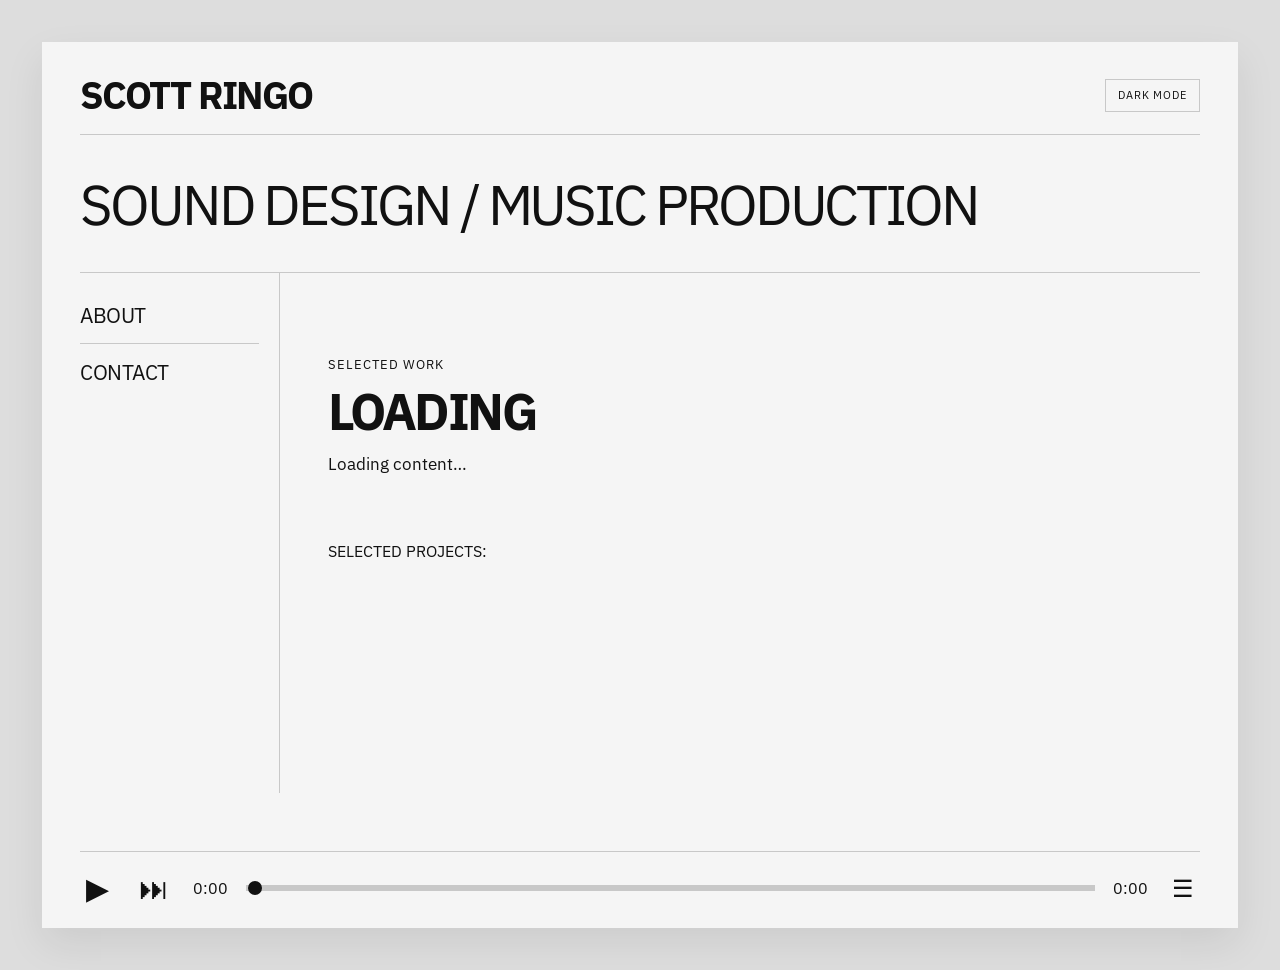
==== index.html @ 70c4c11d "Update index.html Adding CMS" ====
<!doctype html>
<html lang="en">
<head>
  <meta charset="UTF-8">
  <meta name="viewport" content="width=device-width, initial-scale=1.0">
  <title>Scott Ringo — Sound Design / Music Production</title>
  <meta name="description" content="Sound portfolio for Scott Ringo">
  <link rel="preconnect" href="https://fonts.googleapis.com">
  <link rel="preconnect" href="https://fonts.gstatic.com" crossorigin>
  <link href="https://fonts.googleapis.com/css2?family=IBM+Plex+Sans:wght@400;500;600;700&display=swap" rel="stylesheet">
  <link rel="stylesheet" href="styles.css">
</head>
<body data-theme="light">
  <div class="app-shell">
    <header class="site-header">
      <div class="top-row">
        <div class="site-name">SCOTT RINGO</div>
        <button id="themeToggle" class="theme-toggle" aria-label="Toggle theme">
          <span class="theme-toggle__label">DARK MODE</span>
        </button>
      </div>
      <div class="rule"></div>
      <h1 class="hero">SOUND DESIGN / MUSIC PRODUCTION</h1>
      <div class="rule"></div>
    </header>

    <main class="main-grid">
      <aside class="sidebar">
        <nav class="nav">
          <button class="nav-link" data-view="about">ABOUT</button>
          <button class="nav-link" data-view="contact">CONTACT</button>
        </nav>
      </aside>

      <section class="content-column">
        <div class="content-stage">
          <div class="content-stage__inner is-visible" id="contentStage">
            <div class="stage-kicker" id="stageKicker">SELECTED WORK</div>
            <h2 class="stage-title" id="stageTitle">LOADING</h2>
            <div class="stage-meta" id="stageMeta" style="display:none;">
              <span id="stageRole"></span>
              <span id="stageMetaSep">•</span>
              <span id="stageYear"></span>
            </div>
            <p class="stage-copy" id="stageCopy">Loading content…</p>
            <button class="load-button" id="loadTrackBtn" style="display:none;">LOAD IN PLAYER</button>
          </div>
        </div>

        <div class="project-list" id="workView">
          <div class="section-label">SELECTED PROJECTS:</div>
          <div id="projectRows"></div>
        </div>
      </section>
    </main>

    <footer class="player-bar">
      <button id="playBtn" class="player-icon" aria-label="Play">▶</button>
      <button class="player-icon" aria-label="Next">⏭</button>
      <div class="time" id="currentTime">0:00</div>
      <div class="scrub-wrap">
        <div class="scrub-rail"></div>
        <input id="progress" type="range" min="0" max="100" step="0.1" value="0">
      </div>
      <div class="time" id="duration">0:00</div>
      <button class="player-icon menu-icon" id="infoBtn" aria-label="Current selection">☰</button>
      <audio id="audio"></audio>
    </footer>
  </div>

  <script src="app.js"></script>
</body>
</html>
---- styles.css ----
* { box-sizing: border-box; }

:root {
  --bg: #dddddd;
  --surface: #f5f5f5;
  --text: #111111;
  --muted: #7a7a7a;
  --line: #c8c8c8;
  --shadow: 0 16px 38px rgba(0, 0, 0, 0.08);
}

body[data-theme="dark"] {
  --bg: #d8d8d8;
  --surface: #000000;
  --text: #ffffff;
  --muted: #b8b8b8;
  --line: #464646;
  --shadow: 0 20px 48px rgba(0, 0, 0, 0.28);
}

html, body {
  margin: 0;
  min-height: 100%;
}

body {
  background: var(--bg);
  color: var(--text);
  font-family: "IBM Plex Sans", sans-serif;
  transition: background-color .2s ease, color .2s ease;
}

button, input {
  font: inherit;
  color: inherit;
}

button {
  background: none;
  border: 0;
  cursor: pointer;
}

a {
  color: inherit;
}

.app-shell {
  width: min(1380px, calc(100vw - 84px));
  min-height: calc(100vh - 84px);
  margin: 42px auto;
  background: var(--surface);
  box-shadow: var(--shadow);
  padding: 34px 38px 0;
  transition: background-color .2s ease, box-shadow .2s ease;
}

.top-row {
  display: flex;
  justify-content: space-between;
  align-items: center;
  gap: 18px;
}

.site-name {
  font-size: 38px;
  font-weight: 700;
  line-height: 1;
  letter-spacing: -0.05em;
  text-transform: uppercase;
}

.theme-toggle {
  padding: 10px 12px;
  border: 1px solid var(--line);
  font-size: 11px;
  line-height: 1;
  letter-spacing: .08em;
  text-transform: uppercase;
}

.rule {
  border-top: 1px solid var(--line);
  margin-top: 20px;
}

.hero {
  margin: 42px 0 42px;
  font-size: clamp(46px, 4.4vw, 68px);
  line-height: 0.95;
  letter-spacing: -0.055em;
  font-weight: 400;
  text-transform: uppercase;
}

.main-grid {
  display: grid;
  grid-template-columns: 200px 1fr;
  align-items: start;
  min-height: 560px;
}

.sidebar {
  border-right: 1px solid var(--line);
  padding-top: 14px;
  min-height: 520px;
}

.nav-link {
  display: block;
  width: 100%;
  text-align: left;
  padding: 18px 0 18px;
  font-size: 21px;
  line-height: 1;
  text-transform: uppercase;
  position: relative;
  letter-spacing: -0.02em;
}

.nav-link::after {
  content: "";
  position: absolute;
  left: 0;
  bottom: 0;
  width: 90%;
  border-bottom: 1px solid var(--line);
}

.nav-link:last-child::after {
  border-bottom: 0;
}

.content-column {
  padding-left: 48px;
}

.content-stage {
  min-height: 270px;
  display: flex;
  align-items: flex-end;
  padding: 12px 0 50px;
}

.content-stage__inner {
  opacity: 0;
  transform: translateY(10px);
  transition: opacity .22s ease, transform .22s ease;
  width: min(100%, 860px);
}

.content-stage__inner.is-visible {
  opacity: 1;
  transform: translateY(0);
}

.stage-kicker {
  font-size: 13px;
  line-height: 1;
  letter-spacing: .08em;
  text-transform: uppercase;
  margin-bottom: 16px;
}

.stage-title {
  margin: 0 0 16px;
  font-size: clamp(44px, 4vw, 60px);
  line-height: 0.94;
  letter-spacing: -0.05em;
  font-weight: 700;
  text-transform: uppercase;
}

.stage-meta {
  display: flex;
  gap: 10px;
  align-items: center;
  color: var(--muted);
  margin-bottom: 22px;
  font-size: 16px;
  min-height: 22px;
}

.stage-copy {
  font-size: 17px;
  line-height: 1.58;
  max-width: 50ch;
  margin: 0 0 16px;
}

.load-button {
  margin-top: 10px;
  border: 1px solid var(--text);
  padding: 12px 14px;
  font-size: 12px;
  letter-spacing: .08em;
  text-transform: uppercase;
}

.section-label {
  font-size: 16px;
  line-height: 1;
  text-transform: uppercase;
  margin-bottom: 18px;
}

.project-row {
  width: 100%;
  display: grid;
  grid-template-columns: 1fr auto;
  align-items: center;
  gap: 16px;
  border-top: 1px solid var(--line);
  padding: 18px 0 18px;
  text-align: left;
  transition: background-color .18s ease;
}

.project-row:last-child {
  border-bottom: 1px solid var(--line);
}

.project-row:hover,
.project-row.is-active {
  background: color-mix(in srgb, var(--text) 3%, transparent);
}

.project-title {
  font-size: 24px;
  line-height: 1;
  font-weight: 700;
  letter-spacing: -0.04em;
  text-transform: uppercase;
}

.project-year {
  font-size: 21px;
  line-height: 1;
  font-weight: 400;
  font-variant-numeric: tabular-nums;
}

.player-bar {
  display: grid;
  grid-template-columns: auto auto auto 1fr auto auto;
  gap: 18px;
  align-items: center;
  border-top: 1px solid var(--line);
  padding: 20px 0 24px;
  margin-top: 18px;
}

.player-icon {
  font-size: 30px;
  line-height: 1;
}

.menu-icon {
  font-size: 24px;
}

.time {
  font-size: 16px;
  line-height: 1;
  font-variant-numeric: tabular-nums;
}

.scrub-wrap {
  position: relative;
  height: 18px;
  display: flex;
  align-items: center;
}

.scrub-rail {
  position: absolute;
  left: 0;
  right: 0;
  height: 6px;
  background: var(--line);
  pointer-events: none;
}

input[type="range"] {
  width: 100%;
  appearance: none;
  -webkit-appearance: none;
  background: transparent;
  position: relative;
  z-index: 1;
}

input[type="range"]::-webkit-slider-runnable-track {
  height: 6px;
  background: transparent;
}

input[type="range"]::-webkit-slider-thumb {
  -webkit-appearance: none;
  width: 14px;
  height: 14px;
  border-radius: 999px;
  background: var(--text);
  margin-top: -4px;
  border: 0;
}

input[type="range"]::-moz-range-track {
  height: 6px;
  background: transparent;
}

input[type="range"]::-moz-range-thumb {
  width: 14px;
  height: 14px;
  border-radius: 999px;
  background: var(--text);
  border: 0;
}

@media (max-width: 900px) {
  .app-shell {
    width: min(860px, calc(100vw - 30px));
    margin: 15px auto;
    padding: 22px 18px 0;
    border-radius: none;
    overflow: hidden;
  }

  .site-name {
    font-size: 24px;
  }

  .theme-toggle {
    font-size: 10px;
    padding: 8px 10px;
  }

  .hero {
    margin: 30px 0 32px;
    font-size: clamp(40px, 9vw, 40px);
    max-width: 7.4ch;
  }

  .main-grid {
    grid-template-columns: 1fr;
    min-height: auto;
  }

  .sidebar {
    border-right: 0;
    min-height: auto;
    padding-top: 0;
  }

  .nav-link {
    font-size: 18px;
    padding: 16px 0 16px;
  }

  .nav-link::after {
    width: 100%;
  }

  .content-column {
    padding-left: 0;
  }

  .content-stage {
    min-height: 300px;
    padding: 18px 0 26px;
  }

  .content-stage__inner {
    width: 100%;
  }

  .stage-title {
    font-size: 34px;
  }

  .stage-meta {
    font-size: 14px;
    margin-bottom: 16px;
  }

  .stage-copy {
    font-size: 15px;
    line-height: 1.55;
    max-width: none;
  }

  .section-label {
    font-size: 13px;
    margin-bottom: 14px;
    margin-top: 4px;
  }

  .project-title {
    font-size: 20px;
  }

  .project-year {
    font-size: 17px;
  }

  .player-bar {
    gap: 10px;
    grid-template-columns: auto auto auto 1fr auto auto;
    padding: 18px 0 20px;
  }

  .player-icon {
    font-size: 22px;
  }

  .menu-icon {
    font-size: 20px;
  }

  .time {
    font-size: 13px;
  }
}
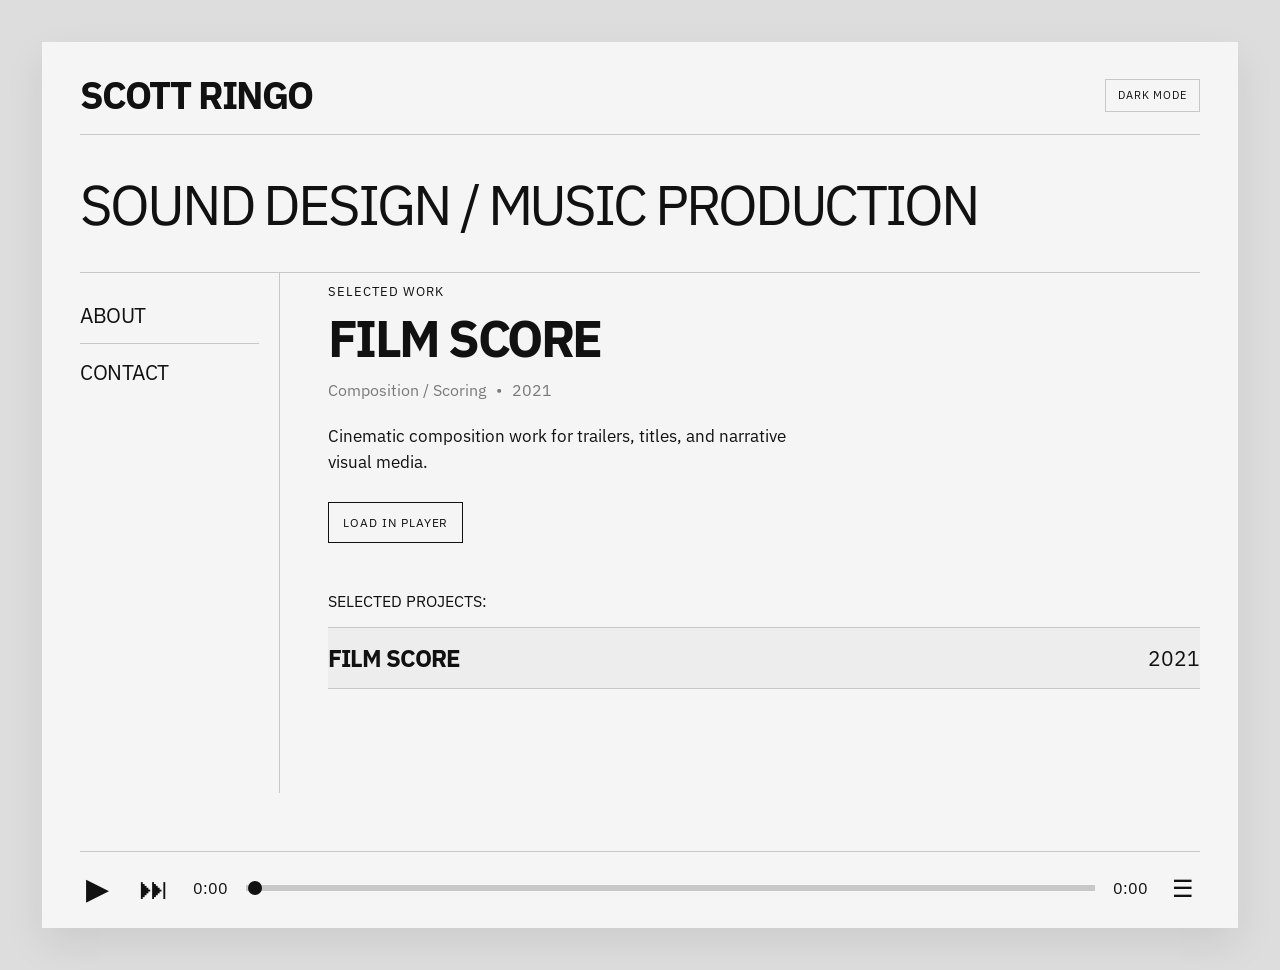
==== commit aadae9fd: "Update index.html" ====
--- a/index.html
+++ b/index.html
@@ -69,5 +69,20 @@
   </div>
 
   <script src="app.js"></script>
+
+
+  <script src="https://identity.netlify.com/v1/netlify-identity-widget.js"></script>
+<script>
+  if (window.netlifyIdentity) {
+    window.netlifyIdentity.on("init", function(user) {
+      if (!user) {
+        window.netlifyIdentity.on("login", function() {
+          document.location.href = "/admin/";
+        });
+      }
+    });
+  }
+</script>
+  
 </body>
 </html>
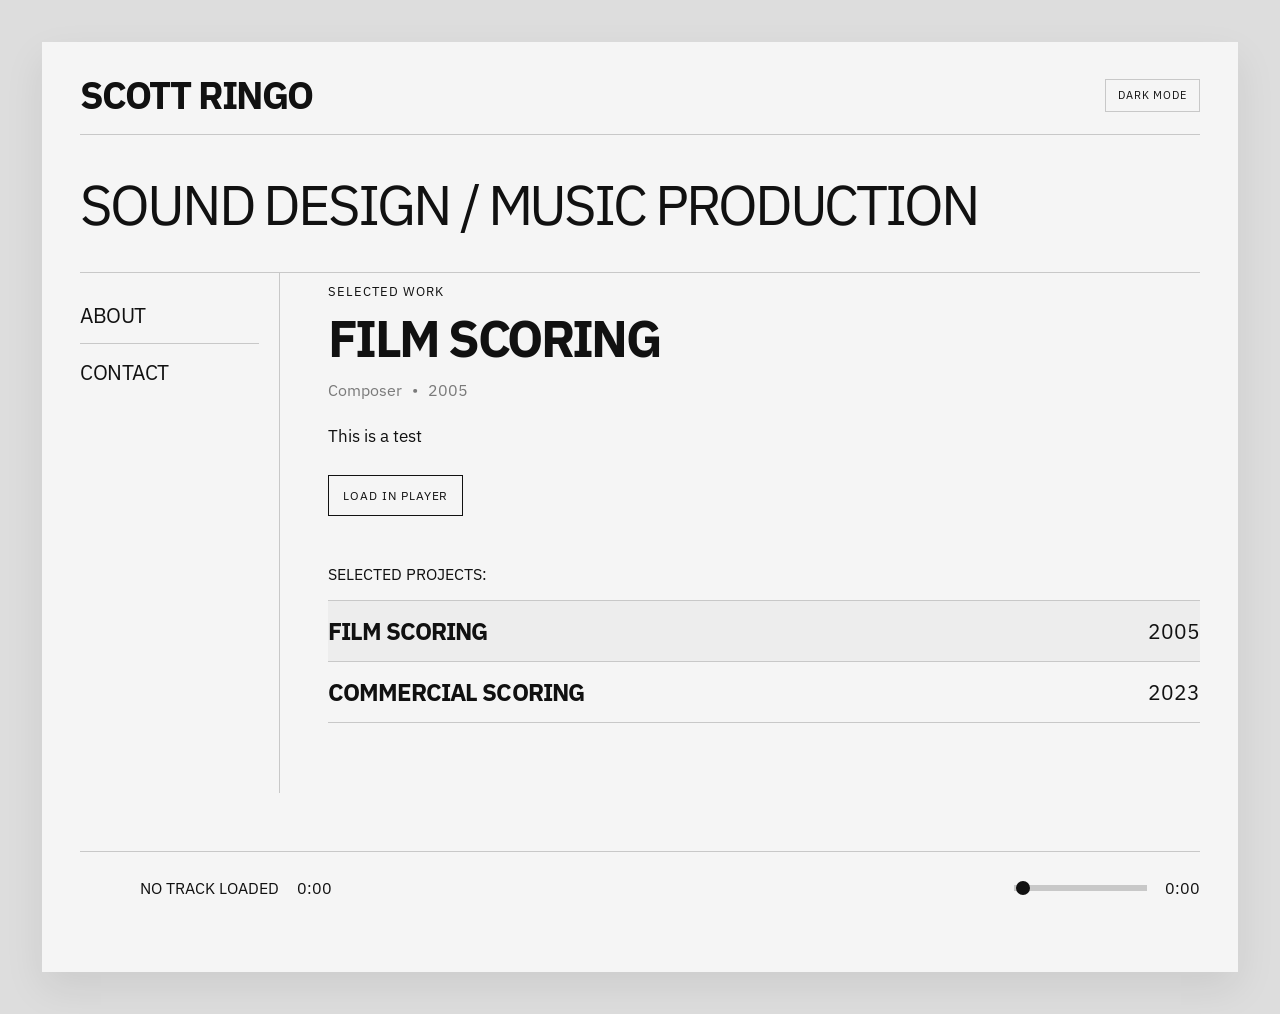
==== commit 686d9f10: "Update index.html" ====
--- a/index.html
+++ b/index.html
@@ -54,25 +54,58 @@
       </section>
     </main>
 
-    <footer class="player-bar">
-      <button id="playBtn" class="player-icon" aria-label="Play">▶</button>
-      <button class="player-icon" aria-label="Next">⏭</button>
-      <div class="time" id="currentTime">0:00</div>
-      <div class="scrub-wrap">
-        <div class="scrub-rail"></div>
-        <input id="progress" type="range" min="0" max="100" step="0.1" value="0">
-      </div>
-      <div class="time" id="duration">0:00</div>
-      <button class="player-icon menu-icon" id="infoBtn" aria-label="Current selection">☰</button>
-      <audio id="audio"></audio>
-    </footer>
+   <footer class="player-bar">
+  <button id="playBtn" class="player-icon" aria-label="Play">
+    <span id="playIcon" class="icon-svg">
+      <svg viewBox="0 0 24 24" aria-hidden="true">
+        <polygon points="8,5 19,12 8,19"></polygon>
+      </svg>
+    </span>
+  </button>
+
+  <button id="nextBtn" class="player-icon" aria-label="Next">
+    <span class="icon-svg">
+      <svg viewBox="0 0 24 24" aria-hidden="true">
+        <polygon points="5,5 14,12 5,19"></polygon>
+        <polygon points="12,5 21,12 12,19"></polygon>
+      </svg>
+    </span>
+  </button>
+
+  <div class="player-now-playing" id="nowPlaying">NO TRACK LOADED</div>
+
+  <div class="time" id="currentTime">0:00</div>
+
+  <div class="scrub-wrap">
+    <div class="scrub-rail"></div>
+    <input id="progress" type="range" min="0" max="100" step="0.1" value="0">
+  </div>
+
+  <div class="time" id="duration">0:00</div>
+
+  <button class="player-icon menu-icon" id="infoBtn" aria-label="Current selection">
+    <span class="icon-svg">
+      <svg viewBox="0 0 24 24" aria-hidden="true">
+        <rect x="4" y="6" width="16" height="2"></rect>
+        <rect x="4" y="11" width="16" height="2"></rect>
+        <rect x="4" y="16" width="16" height="2"></rect>
+      </svg>
+    </span>
+  </button>
+
+  <audio id="audio"></audio>
+</footer>
   </div>
 
   <script src="app.js"></script>
 
 
-  <script src="https://identity.netlify.com/v1/netlify-identity-widget.js"></script>
+<script src="https://identity.netlify.com/v1/netlify-identity-widget.js"></script>
 <script>
+  if (window.location.hash && window.location.hash.indexOf("invite_token") !== -1) {
+    window.location.href = "/admin/" + window.location.hash;
+  }
+
   if (window.netlifyIdentity) {
     window.netlifyIdentity.on("init", function(user) {
       if (!user) {
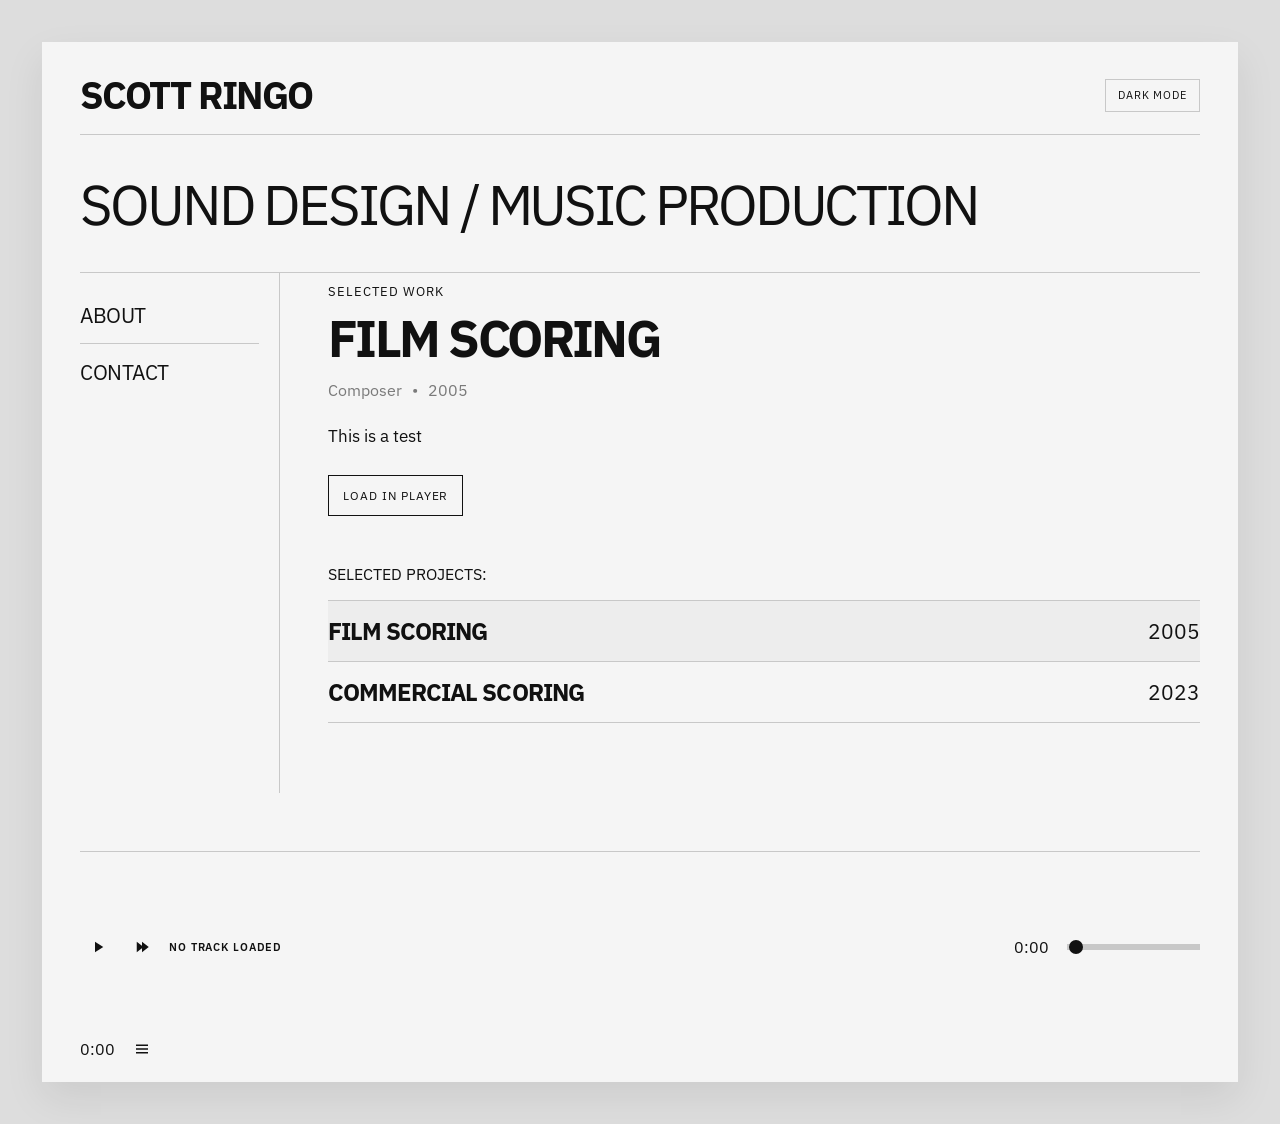
==== commit dfa820f5: "adding eq" ====
--- a/index.html
+++ b/index.html
@@ -73,6 +73,7 @@
   </button>
 
   <div class="player-now-playing" id="nowPlaying">NO TRACK LOADED</div>
+     <canvas id="eqVisualizer" class="eq-visualizer" aria-hidden="true"></canvas>
 
   <div class="time" id="currentTime">0:00</div>
 
--- a/styles.css
+++ b/styles.css
@@ -423,3 +423,41 @@
     font-size: 13px;
   }
 }
+
+.player-now-playing {
+  min-width: 140px;
+  max-width: 220px;
+  font-size: 11px;
+  font-weight: 600;
+  letter-spacing: 0.08em;
+  white-space: nowrap;
+  overflow: hidden;
+  text-overflow: ellipsis;
+}
+
+.player-icon {
+  display: inline-flex;
+  align-items: center;
+  justify-content: center;
+  background: none;
+  border: none;
+  padding: 0;
+  cursor: pointer;
+  color: inherit;
+}
+
+.icon-svg {
+  display: inline-flex;
+  align-items: center;
+  justify-content: center;
+  width: 18px;
+  height: 18px;
+}
+
+.icon-svg svg {
+  width: 100%;
+  height: 100%;
+  display: block;
+  fill: currentColor;
+}
+
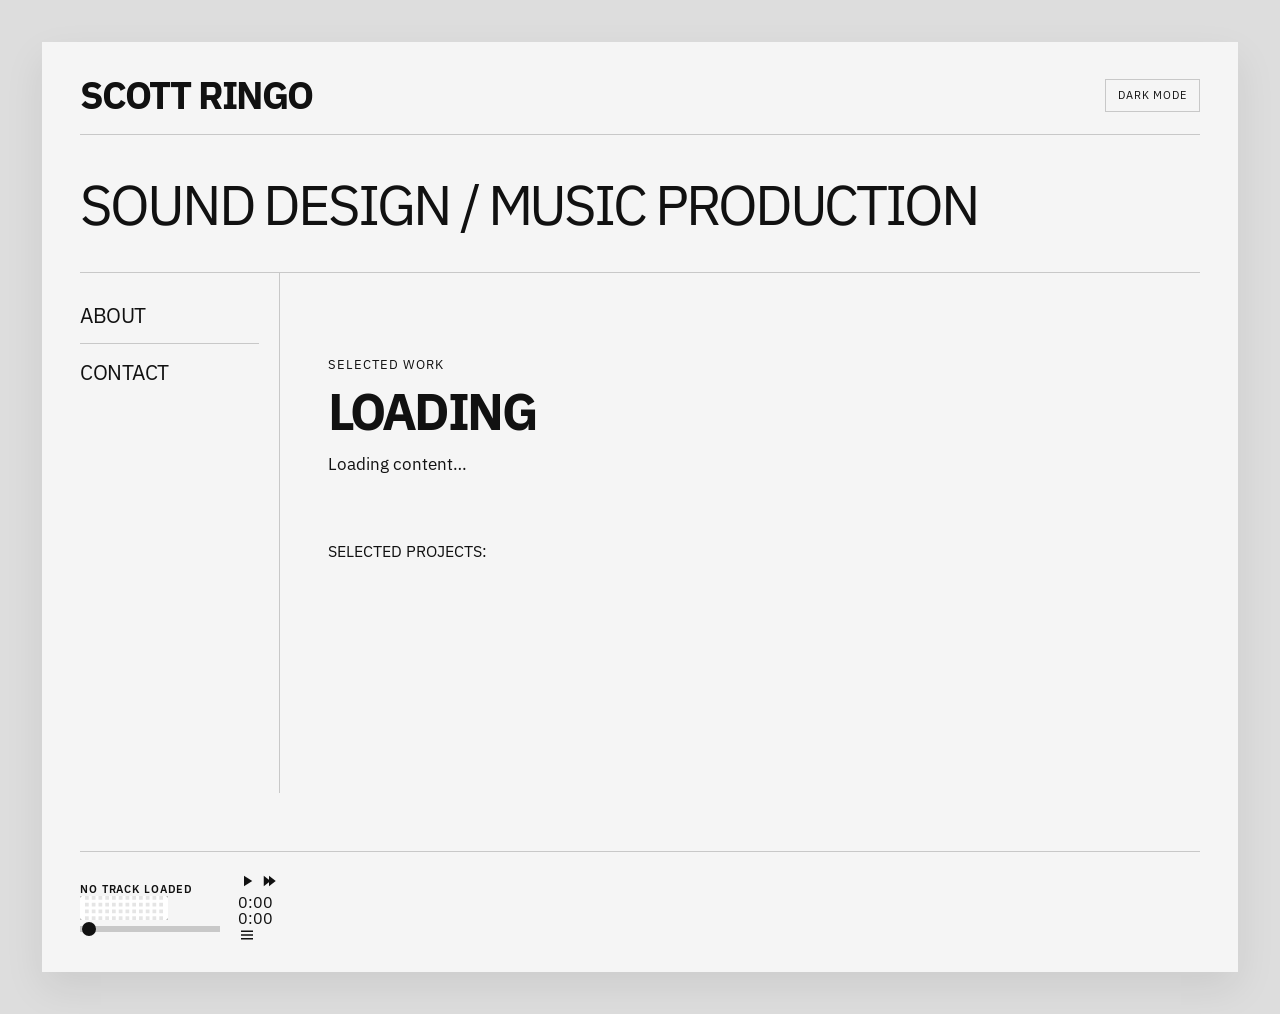
==== commit 7ee98977: "eq scrubber fix" ====
--- a/index.html
+++ b/index.html
@@ -55,44 +55,51 @@
     </main>
 
    <footer class="player-bar">
-  <button id="playBtn" class="player-icon" aria-label="Play">
-    <span id="playIcon" class="icon-svg">
-      <svg viewBox="0 0 24 24" aria-hidden="true">
-        <polygon points="8,5 19,12 8,19"></polygon>
-      </svg>
-    </span>
-  </button>
+  <div class="player-top">
+    <div class="player-now-playing" id="nowPlaying">NO TRACK LOADED</div>
+    <canvas id="eqVisualizer" class="eq-visualizer" aria-hidden="true"></canvas>
 
-  <button id="nextBtn" class="player-icon" aria-label="Next">
-    <span class="icon-svg">
-      <svg viewBox="0 0 24 24" aria-hidden="true">
-        <polygon points="5,5 14,12 5,19"></polygon>
-        <polygon points="12,5 21,12 12,19"></polygon>
-      </svg>
-    </span>
-  </button>
-
-  <div class="player-now-playing" id="nowPlaying">NO TRACK LOADED</div>
-     <canvas id="eqVisualizer" class="eq-visualizer" aria-hidden="true"></canvas>
-
-  <div class="time" id="currentTime">0:00</div>
-
-  <div class="scrub-wrap">
-    <div class="scrub-rail"></div>
-    <input id="progress" type="range" min="0" max="100" step="0.1" value="0">
+    <div class="scrub-wrap">
+      <div class="scrub-rail"></div>
+      <input id="progress" type="range" min="0" max="100" step="0.1" value="0">
+    </div>
   </div>
 
-  <div class="time" id="duration">0:00</div>
+  <div class="player-bottom">
+    <div class="player-controls">
+      <button id="playBtn" class="player-icon" aria-label="Play">
+        <span id="playIcon" class="icon-svg">
+          <svg viewBox="0 0 24 24" aria-hidden="true">
+            <polygon points="8,5 19,12 8,19"></polygon>
+          </svg>
+        </span>
+      </button>
 
-  <button class="player-icon menu-icon" id="infoBtn" aria-label="Current selection">
-    <span class="icon-svg">
-      <svg viewBox="0 0 24 24" aria-hidden="true">
-        <rect x="4" y="6" width="16" height="2"></rect>
-        <rect x="4" y="11" width="16" height="2"></rect>
-        <rect x="4" y="16" width="16" height="2"></rect>
-      </svg>
-    </span>
-  </button>
+      <button id="nextBtn" class="player-icon" aria-label="Next">
+        <span class="icon-svg">
+          <svg viewBox="0 0 24 24" aria-hidden="true">
+            <polygon points="5,5 14,12 5,19"></polygon>
+            <polygon points="12,5 21,12 12,19"></polygon>
+          </svg>
+        </span>
+      </button>
+    </div>
+
+    <div class="player-times">
+      <div class="time" id="currentTime">0:00</div>
+      <div class="time" id="duration">0:00</div>
+    </div>
+
+    <button class="player-icon menu-icon" id="infoBtn" aria-label="Current selection">
+      <span class="icon-svg">
+        <svg viewBox="0 0 24 24" aria-hidden="true">
+          <rect x="4" y="6" width="16" height="2"></rect>
+          <rect x="4" y="11" width="16" height="2"></rect>
+          <rect x="4" y="16" width="16" height="2"></rect>
+        </svg>
+      </span>
+    </button>
+  </div>
 
   <audio id="audio"></audio>
 </footer>
--- a/styles.css
+++ b/styles.css
@@ -461,3 +461,48 @@
   fill: currentColor;
 }
 
+.eq-visualizer {
+  width: 88px;
+  height: 24px;
+  display: block;
+  background: #000;
+  border-radius: 2px;
+  flex: 0 0 auto;
+}
+
+.player-now-playing {
+  min-width: 140px;
+  max-width: 220px;
+  font-size: 11px;
+  font-weight: 600;
+  letter-spacing: 0.08em;
+  white-space: nowrap;
+  overflow: hidden;
+  text-overflow: ellipsis;
+}
+
+.player-icon {
+  display: inline-flex;
+  align-items: center;
+  justify-content: center;
+  background: none;
+  border: none;
+  padding: 0;
+  cursor: pointer;
+  color: inherit;
+}
+
+.icon-svg {
+  display: inline-flex;
+  align-items: center;
+  justify-content: center;
+  width: 18px;
+  height: 18px;
+}
+
+.icon-svg svg {
+  width: 100%;
+  height: 100%;
+  display: block;
+  fill: currentColor;
+}
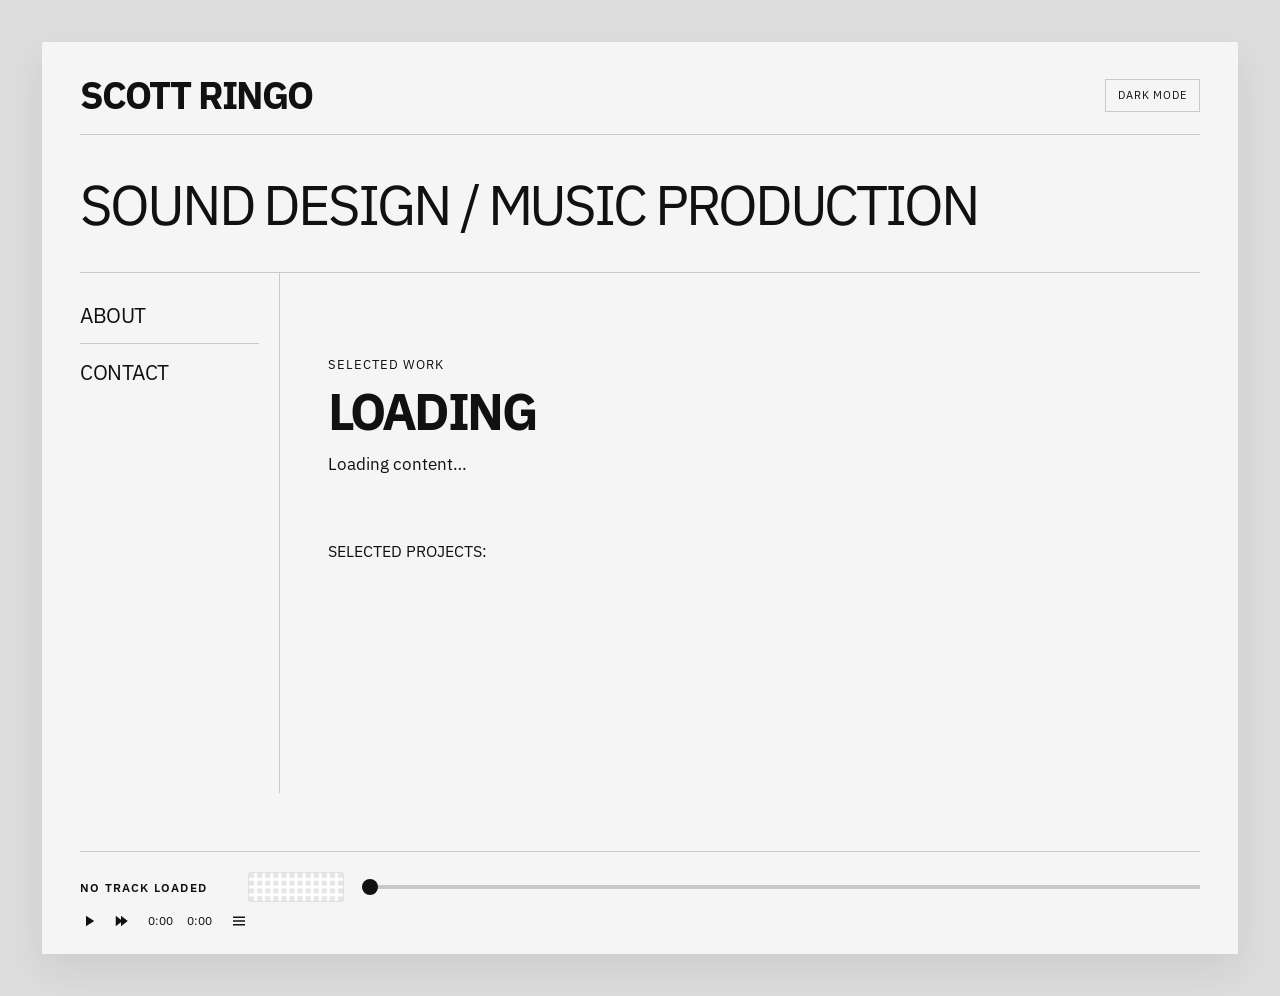
==== commit e7143a55: "footer update" ====
--- a/index.html
+++ b/index.html
@@ -54,7 +54,7 @@
       </section>
     </main>
 
-   <footer class="player-bar">
+<footer class="player-bar">
   <div class="player-top">
     <div class="player-now-playing" id="nowPlaying">NO TRACK LOADED</div>
     <canvas id="eqVisualizer" class="eq-visualizer" aria-hidden="true"></canvas>
--- a/styles.css
+++ b/styles.css
@@ -1,4 +1,3 @@
-
 * { box-sizing: border-box; }
 
 :root {
@@ -241,34 +240,109 @@
   font-variant-numeric: tabular-nums;
 }
 
+/* =========================
+   PLAYER
+========================= */
+
 .player-bar {
   display: grid;
-  grid-template-columns: auto auto auto 1fr auto auto;
-  gap: 18px;
-  align-items: center;
+  grid-template-rows: auto auto;
+  gap: 10px;
   border-top: 1px solid var(--line);
   padding: 20px 0 24px;
   margin-top: 18px;
 }
 
+.player-top {
+  display: grid;
+  grid-template-columns: max-content max-content 1fr;
+  align-items: center;
+  gap: 18px;
+  min-width: 0;
+}
+
+.player-bottom {
+  display: grid;
+  grid-template-columns: max-content max-content max-content;
+  align-items: center;
+  justify-content: start;
+  gap: 18px;
+}
+
+.player-now-playing {
+  min-width: 150px;
+  max-width: 240px;
+  font-size: 12px;
+  font-weight: 600;
+  letter-spacing: 0.1em;
+  white-space: nowrap;
+  overflow: hidden;
+  text-overflow: ellipsis;
+}
+
+.player-controls {
+  display: inline-flex;
+  align-items: center;
+  gap: 14px;
+}
+
+.player-times {
+  display: inline-flex;
+  align-items: center;
+  gap: 14px;
+}
+
+.time {
+  font-size: 12px;
+  line-height: 1;
+  white-space: nowrap;
+  font-variant-numeric: tabular-nums;
+}
+
 .player-icon {
-  font-size: 30px;
-  line-height: 1;
+  display: inline-flex;
+  align-items: center;
+  justify-content: center;
+  background: none;
+  border: none;
+  padding: 0;
+  cursor: pointer;
+  color: inherit;
 }
 
 .menu-icon {
-  font-size: 24px;
-}
-
-.time {
-  font-size: 16px;
-  line-height: 1;
-  font-variant-numeric: tabular-nums;
+  display: inline-flex;
+}
+
+.icon-svg {
+  display: inline-flex;
+  align-items: center;
+  justify-content: center;
+  width: 18px;
+  height: 18px;
+}
+
+.icon-svg svg {
+  width: 100%;
+  height: 100%;
+  display: block;
+  fill: currentColor;
+}
+
+.eq-visualizer {
+  width: 96px;
+  height: 30px;
+  display: block;
+  background: #ffffff;
+  border: 1px solid rgba(0, 0, 0, 0.12);
+  border-radius: 2px;
+  flex: 0 0 auto;
 }
 
 .scrub-wrap {
   position: relative;
-  height: 18px;
+  width: 100%;
+  min-width: 180px;
   display: flex;
   align-items: center;
 }
@@ -277,7 +351,7 @@
   position: absolute;
   left: 0;
   right: 0;
-  height: 6px;
+  height: 4px;
   background: var(--line);
   pointer-events: none;
 }
@@ -289,42 +363,46 @@
   background: transparent;
   position: relative;
   z-index: 1;
+  margin: 0;
 }
 
 input[type="range"]::-webkit-slider-runnable-track {
-  height: 6px;
+  height: 4px;
   background: transparent;
 }
 
 input[type="range"]::-webkit-slider-thumb {
   -webkit-appearance: none;
-  width: 14px;
-  height: 14px;
+  width: 16px;
+  height: 16px;
   border-radius: 999px;
   background: var(--text);
-  margin-top: -4px;
+  margin-top: -6px;
   border: 0;
 }
 
 input[type="range"]::-moz-range-track {
-  height: 6px;
+  height: 4px;
   background: transparent;
 }
 
 input[type="range"]::-moz-range-thumb {
-  width: 14px;
-  height: 14px;
+  width: 16px;
+  height: 16px;
   border-radius: 999px;
   background: var(--text);
   border: 0;
 }
+
+/* =========================
+   MOBILE
+========================= */
 
 @media (max-width: 900px) {
   .app-shell {
     width: min(860px, calc(100vw - 30px));
     margin: 15px auto;
     padding: 22px 18px 0;
-    border-radius: none;
     overflow: hidden;
   }
 
@@ -407,102 +485,25 @@
 
   .player-bar {
     gap: 10px;
-    grid-template-columns: auto auto auto 1fr auto auto;
     padding: 18px 0 20px;
   }
 
-  .player-icon {
-    font-size: 22px;
-  }
-
-  .menu-icon {
-    font-size: 20px;
-  }
-
-  .time {
-    font-size: 13px;
-  }
-}
-
-.player-now-playing {
-  min-width: 140px;
-  max-width: 220px;
-  font-size: 11px;
-  font-weight: 600;
-  letter-spacing: 0.08em;
-  white-space: nowrap;
-  overflow: hidden;
-  text-overflow: ellipsis;
-}
-
-.player-icon {
-  display: inline-flex;
-  align-items: center;
-  justify-content: center;
-  background: none;
-  border: none;
-  padding: 0;
-  cursor: pointer;
-  color: inherit;
-}
-
-.icon-svg {
-  display: inline-flex;
-  align-items: center;
-  justify-content: center;
-  width: 18px;
-  height: 18px;
-}
-
-.icon-svg svg {
-  width: 100%;
-  height: 100%;
-  display: block;
-  fill: currentColor;
-}
-
-.eq-visualizer {
-  width: 88px;
-  height: 24px;
-  display: block;
-  background: #000;
-  border-radius: 2px;
-  flex: 0 0 auto;
-}
-
-.player-now-playing {
-  min-width: 140px;
-  max-width: 220px;
-  font-size: 11px;
-  font-weight: 600;
-  letter-spacing: 0.08em;
-  white-space: nowrap;
-  overflow: hidden;
-  text-overflow: ellipsis;
-}
-
-.player-icon {
-  display: inline-flex;
-  align-items: center;
-  justify-content: center;
-  background: none;
-  border: none;
-  padding: 0;
-  cursor: pointer;
-  color: inherit;
-}
-
-.icon-svg {
-  display: inline-flex;
-  align-items: center;
-  justify-content: center;
-  width: 18px;
-  height: 18px;
-}
-
-.icon-svg svg {
-  width: 100%;
-  height: 100%;
-  display: block;
-  fill: currentColor;
-}
+  .player-top {
+    grid-template-columns: 1fr;
+    gap: 10px;
+  }
+
+  .player-bottom {
+    grid-template-columns: auto auto auto;
+    gap: 14px;
+  }
+
+  .player-now-playing {
+    max-width: none;
+    min-width: 0;
+  }
+
+  .eq-visualizer {
+    width: 88px;
+  }
+}
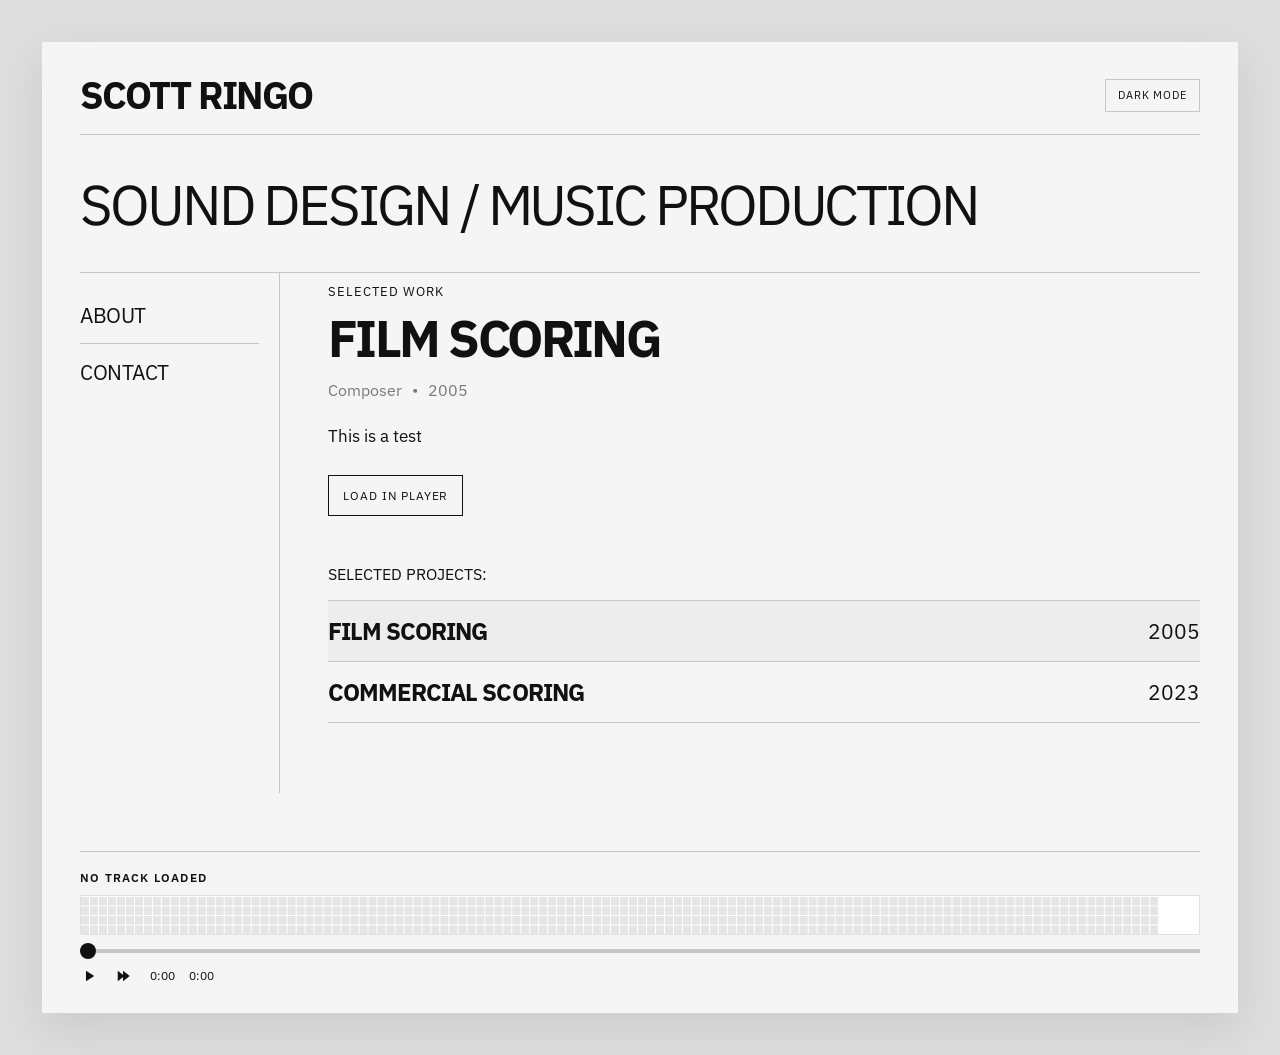
==== commit f261f740: "update footer" ====
--- a/index.html
+++ b/index.html
@@ -89,16 +89,6 @@
       <div class="time" id="currentTime">0:00</div>
       <div class="time" id="duration">0:00</div>
     </div>
-
-    <button class="player-icon menu-icon" id="infoBtn" aria-label="Current selection">
-      <span class="icon-svg">
-        <svg viewBox="0 0 24 24" aria-hidden="true">
-          <rect x="4" y="6" width="16" height="2"></rect>
-          <rect x="4" y="11" width="16" height="2"></rect>
-          <rect x="4" y="16" width="16" height="2"></rect>
-        </svg>
-      </span>
-    </button>
   </div>
 
   <audio id="audio"></audio>
--- a/styles.css
+++ b/styles.css
@@ -246,103 +246,38 @@
 
 .player-bar {
   display: grid;
-  grid-template-rows: auto auto;
-  gap: 10px;
+  gap: 14px;
   border-top: 1px solid var(--line);
-  padding: 20px 0 24px;
+  padding: 18px 0 28px;
   margin-top: 18px;
 }
 
 .player-top {
   display: grid;
-  grid-template-columns: max-content max-content 1fr;
-  align-items: center;
-  gap: 18px;
-  min-width: 0;
-}
-
-.player-bottom {
-  display: grid;
-  grid-template-columns: max-content max-content max-content;
-  align-items: center;
-  justify-content: start;
-  gap: 18px;
+  gap: 10px;
 }
 
 .player-now-playing {
-  min-width: 150px;
-  max-width: 240px;
   font-size: 12px;
   font-weight: 600;
   letter-spacing: 0.1em;
-  white-space: nowrap;
-  overflow: hidden;
-  text-overflow: ellipsis;
-}
-
-.player-controls {
-  display: inline-flex;
-  align-items: center;
-  gap: 14px;
-}
-
-.player-times {
-  display: inline-flex;
-  align-items: center;
-  gap: 14px;
-}
-
-.time {
-  font-size: 12px;
-  line-height: 1;
-  white-space: nowrap;
-  font-variant-numeric: tabular-nums;
-}
-
-.player-icon {
-  display: inline-flex;
-  align-items: center;
-  justify-content: center;
-  background: none;
-  border: none;
-  padding: 0;
-  cursor: pointer;
-  color: inherit;
-}
-
-.menu-icon {
-  display: inline-flex;
-}
-
-.icon-svg {
-  display: inline-flex;
-  align-items: center;
-  justify-content: center;
-  width: 18px;
-  height: 18px;
-}
-
-.icon-svg svg {
-  width: 100%;
-  height: 100%;
-  display: block;
-  fill: currentColor;
+  text-transform: uppercase;
+  min-width: 0;
 }
 
 .eq-visualizer {
-  width: 96px;
-  height: 30px;
+  width: 100%;
+  height: 40px;
   display: block;
   background: #ffffff;
   border: 1px solid rgba(0, 0, 0, 0.12);
   border-radius: 2px;
-  flex: 0 0 auto;
 }
 
 .scrub-wrap {
   position: relative;
   width: 100%;
-  min-width: 180px;
+  margin-top: 4px;
   display: flex;
   align-items: center;
 }
@@ -356,7 +291,7 @@
   pointer-events: none;
 }
 
-input[type="range"] {
+#progress {
   width: 100%;
   appearance: none;
   -webkit-appearance: none;
@@ -366,12 +301,12 @@
   margin: 0;
 }
 
-input[type="range"]::-webkit-slider-runnable-track {
+#progress::-webkit-slider-runnable-track {
   height: 4px;
   background: transparent;
 }
 
-input[type="range"]::-webkit-slider-thumb {
+#progress::-webkit-slider-thumb {
   -webkit-appearance: none;
   width: 16px;
   height: 16px;
@@ -381,17 +316,74 @@
   border: 0;
 }
 
-input[type="range"]::-moz-range-track {
+#progress::-moz-range-track {
   height: 4px;
   background: transparent;
 }
 
-input[type="range"]::-moz-range-thumb {
+#progress::-moz-range-thumb {
   width: 16px;
   height: 16px;
   border-radius: 999px;
   background: var(--text);
   border: 0;
+}
+
+.player-bottom {
+  display: flex;
+  align-items: center;
+  gap: 18px;
+}
+
+.player-controls {
+  display: inline-flex;
+  align-items: center;
+  gap: 16px;
+  flex: 0 0 auto;
+}
+
+.player-times {
+  display: inline-flex;
+  align-items: center;
+  gap: 14px;
+  flex: 0 0 auto;
+}
+
+.time {
+  font-size: 12px;
+  line-height: 1;
+  white-space: nowrap;
+  font-variant-numeric: tabular-nums;
+}
+
+.player-icon {
+  display: inline-flex;
+  align-items: center;
+  justify-content: center;
+  background: none;
+  border: none;
+  padding: 0;
+  cursor: pointer;
+  color: inherit;
+}
+
+.menu-icon {
+  margin-left: auto;
+}
+
+.icon-svg {
+  width: 18px;
+  height: 18px;
+  display: inline-flex;
+  align-items: center;
+  justify-content: center;
+}
+
+.icon-svg svg {
+  width: 100%;
+  height: 100%;
+  fill: currentColor;
+  display: block;
 }
 
 /* =========================
@@ -483,27 +475,11 @@
     font-size: 17px;
   }
 
-  .player-bar {
-    gap: 10px;
-    padding: 18px 0 20px;
-  }
-
-  .player-top {
-    grid-template-columns: 1fr;
-    gap: 10px;
+  .eq-visualizer {
+    height: 34px;
   }
 
   .player-bottom {
-    grid-template-columns: auto auto auto;
     gap: 14px;
   }
-
-  .player-now-playing {
-    max-width: none;
-    min-width: 0;
-  }
-
-  .eq-visualizer {
-    width: 88px;
-  }
-}
+}
